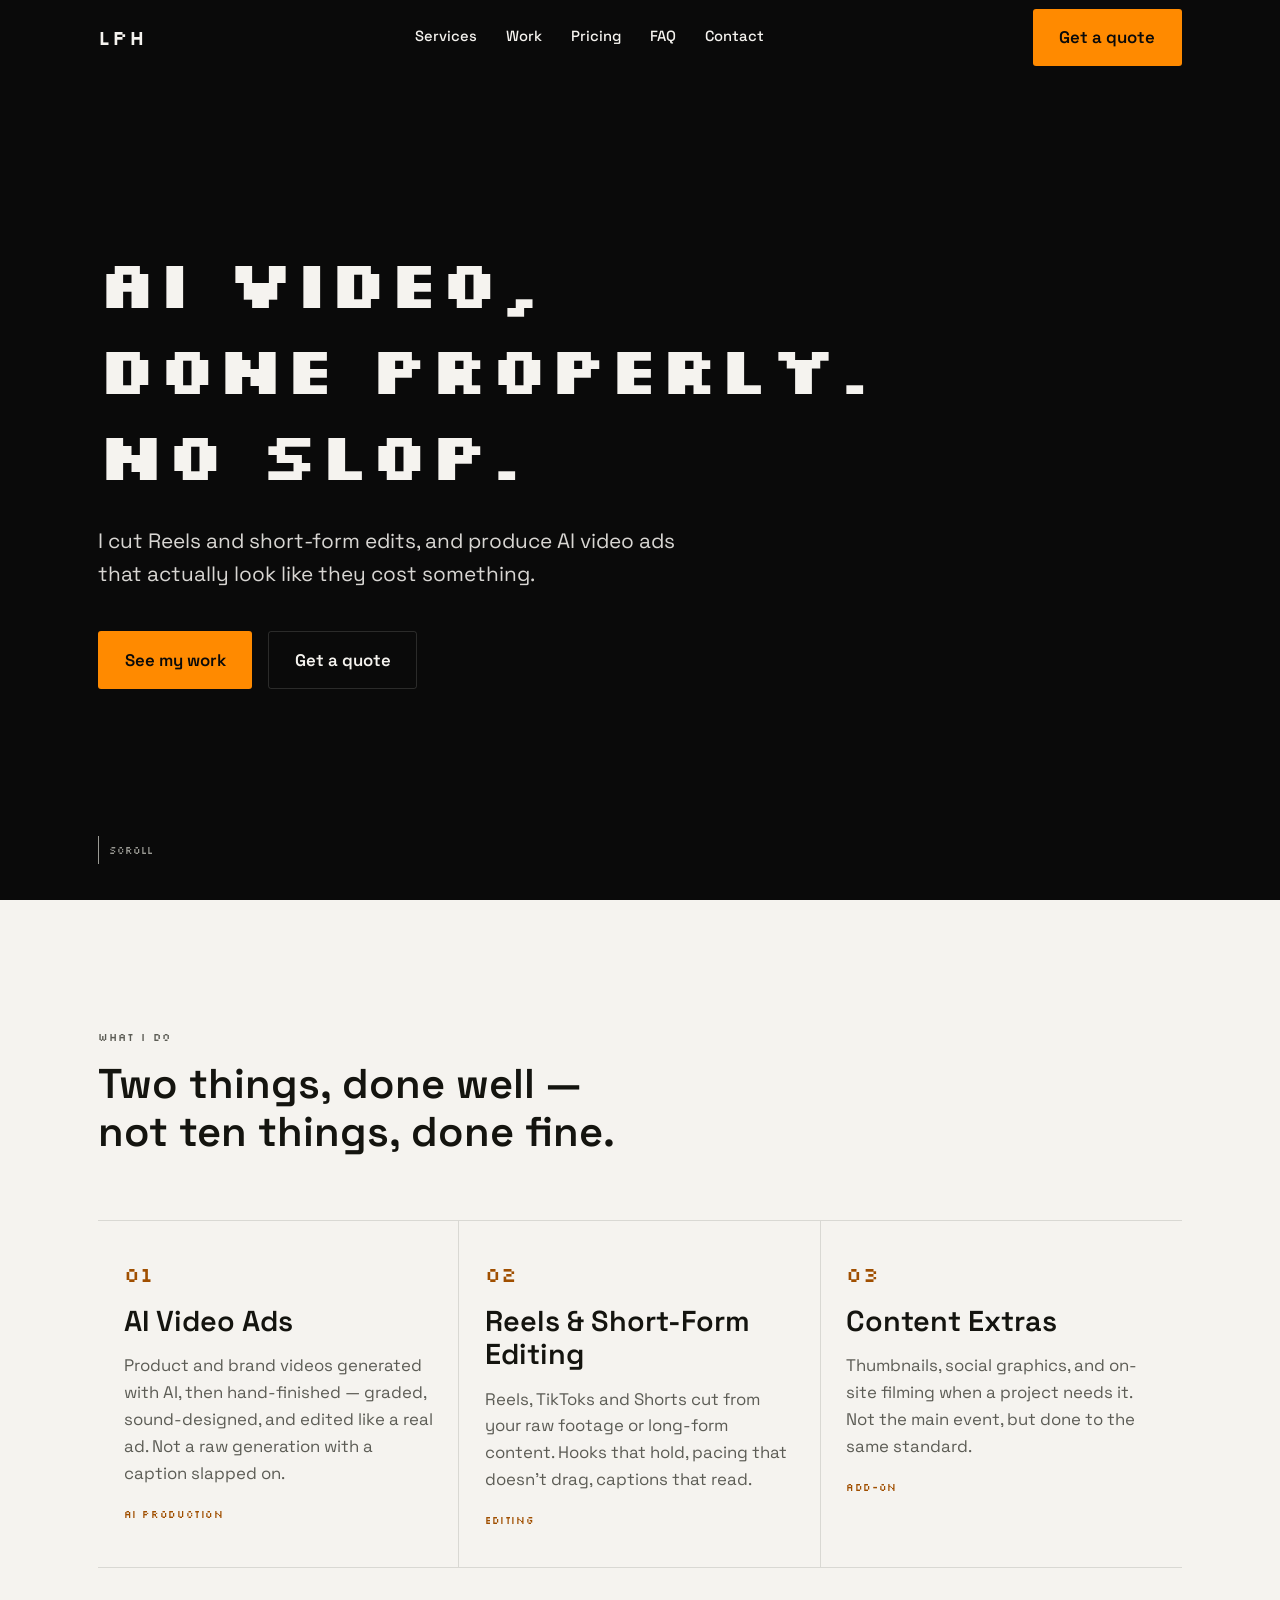
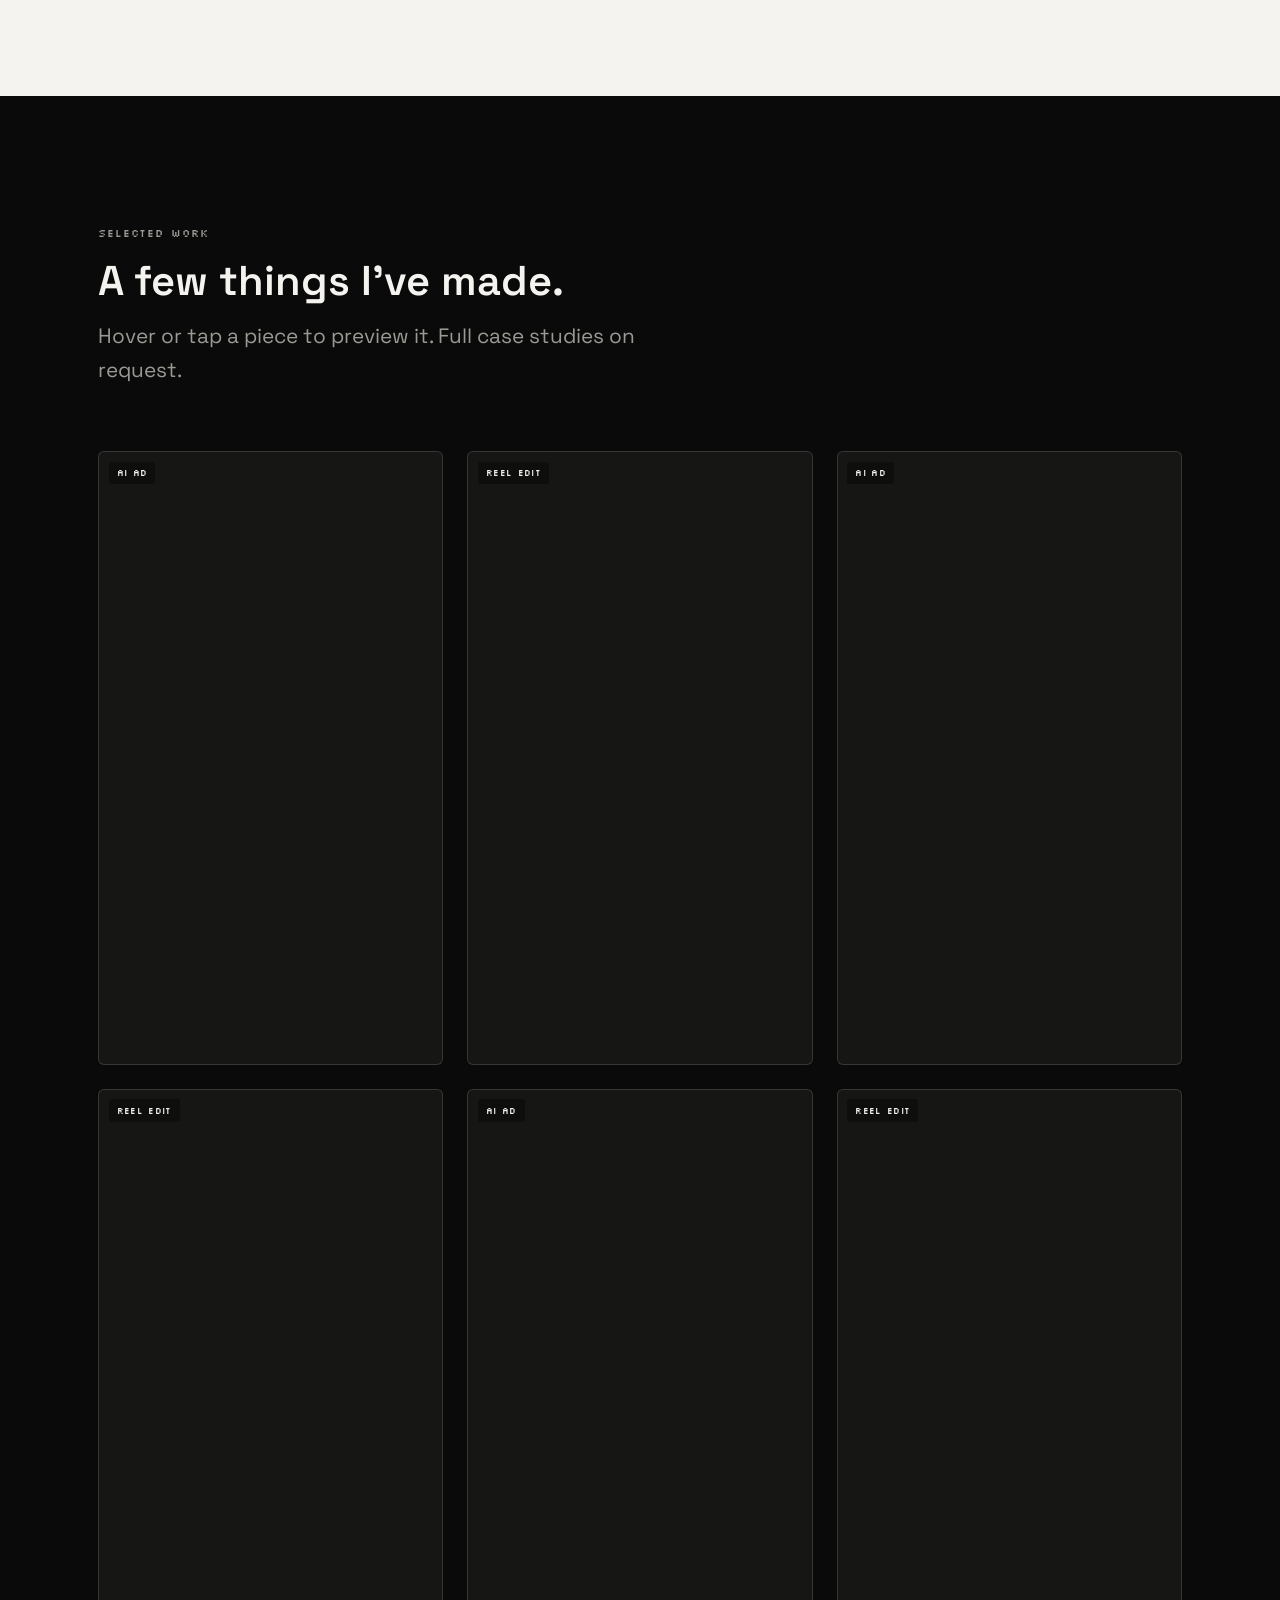
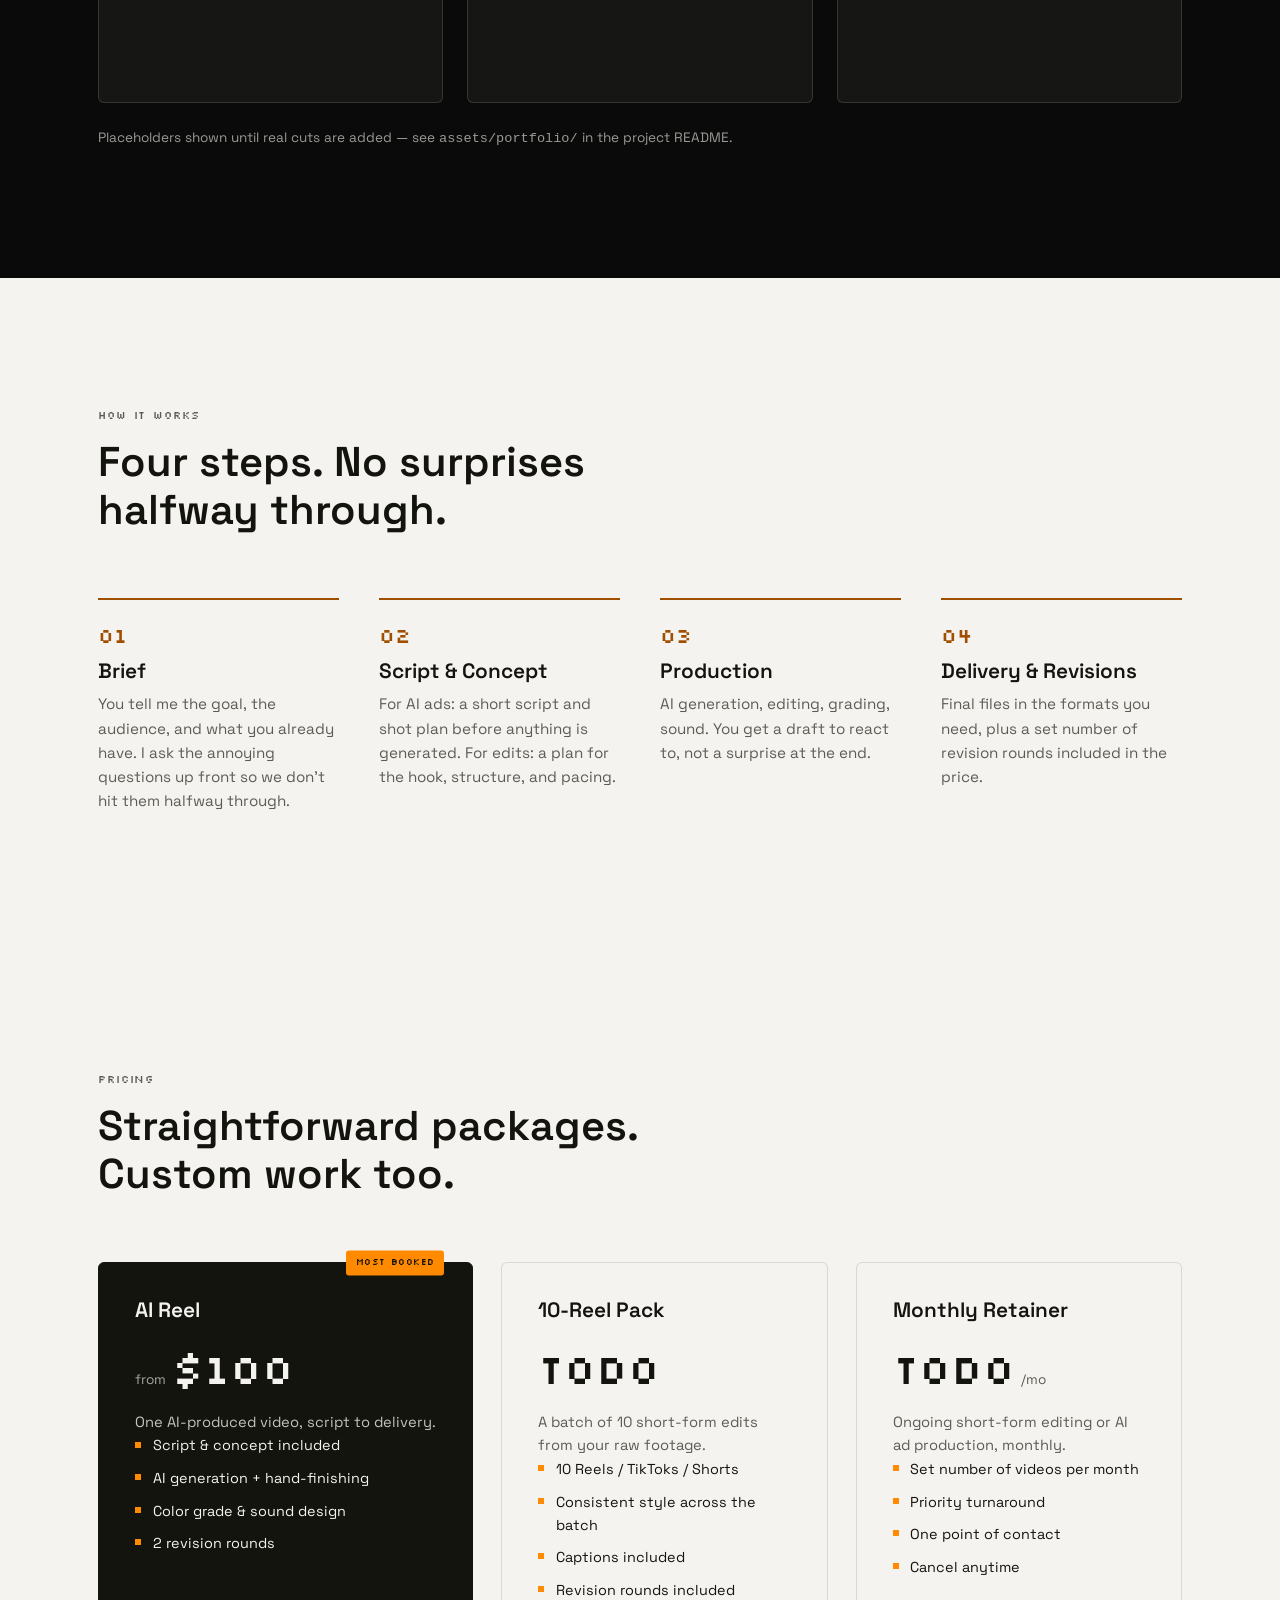
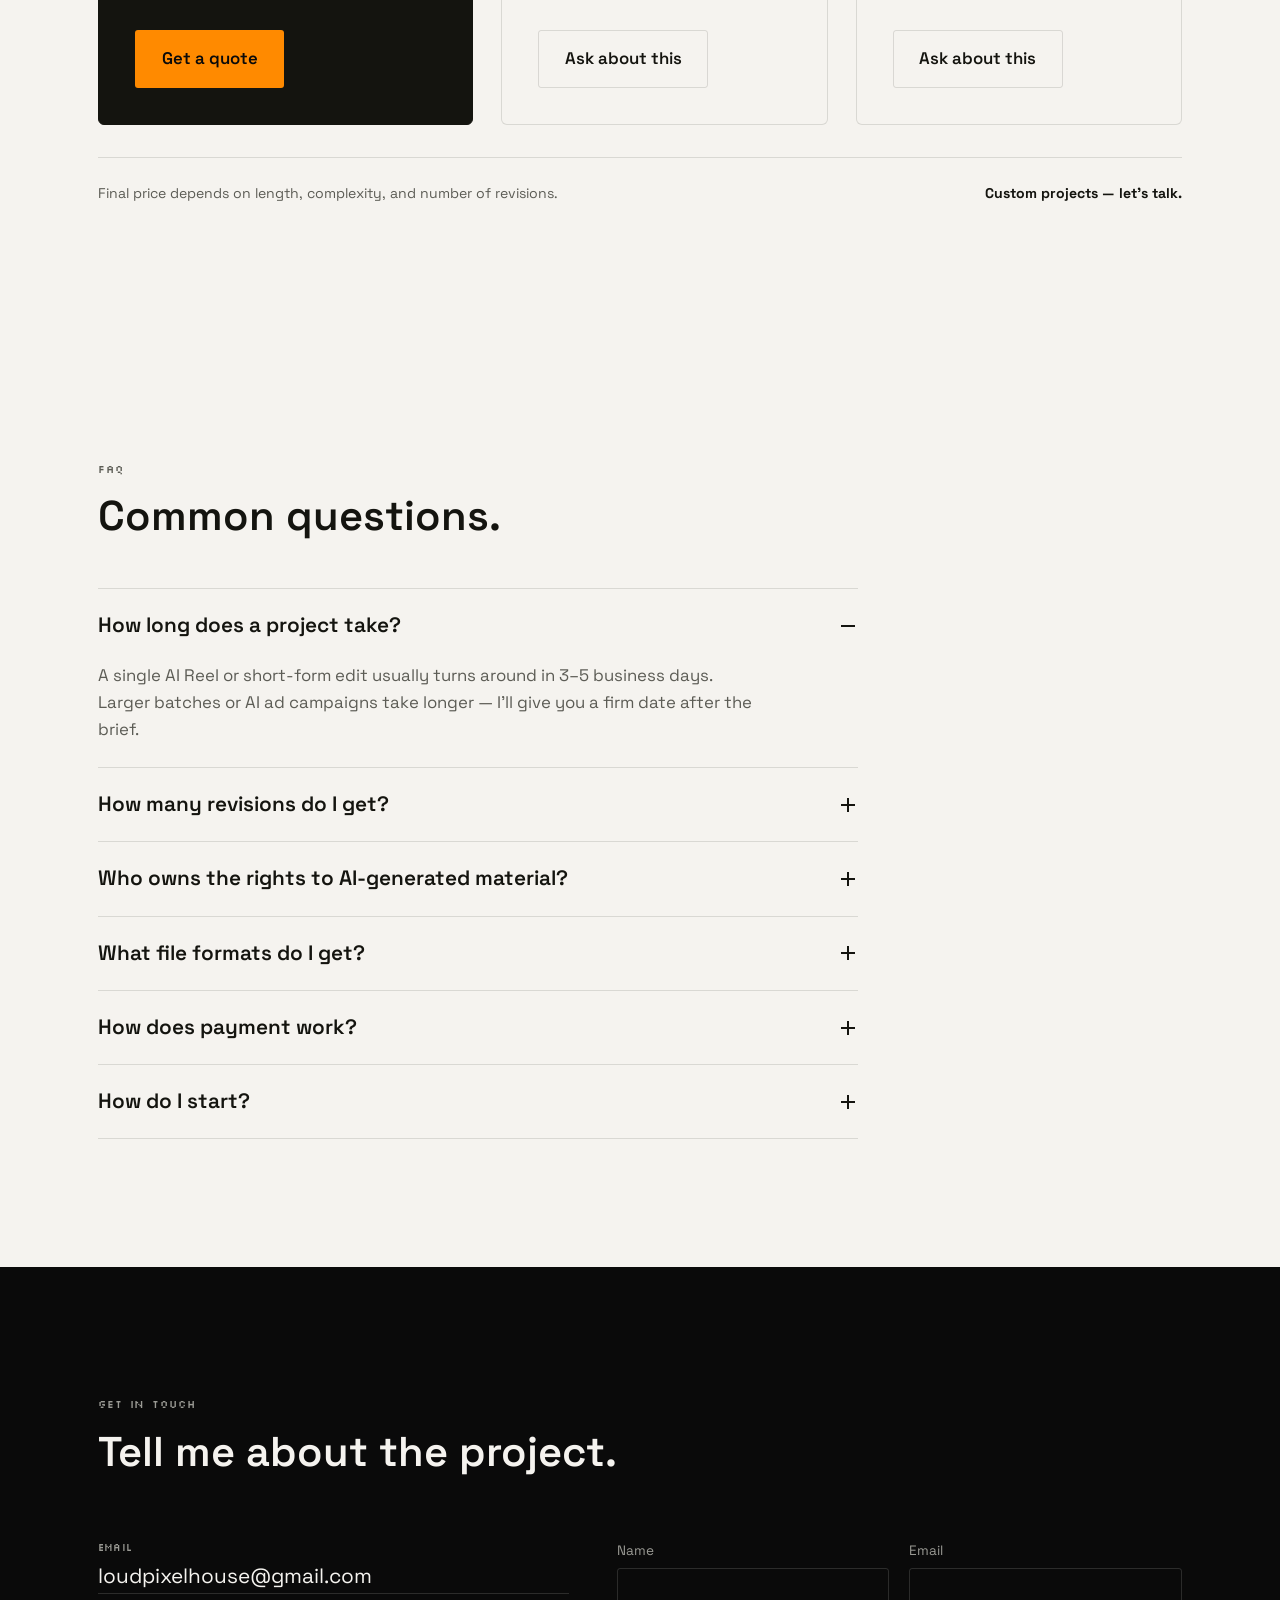
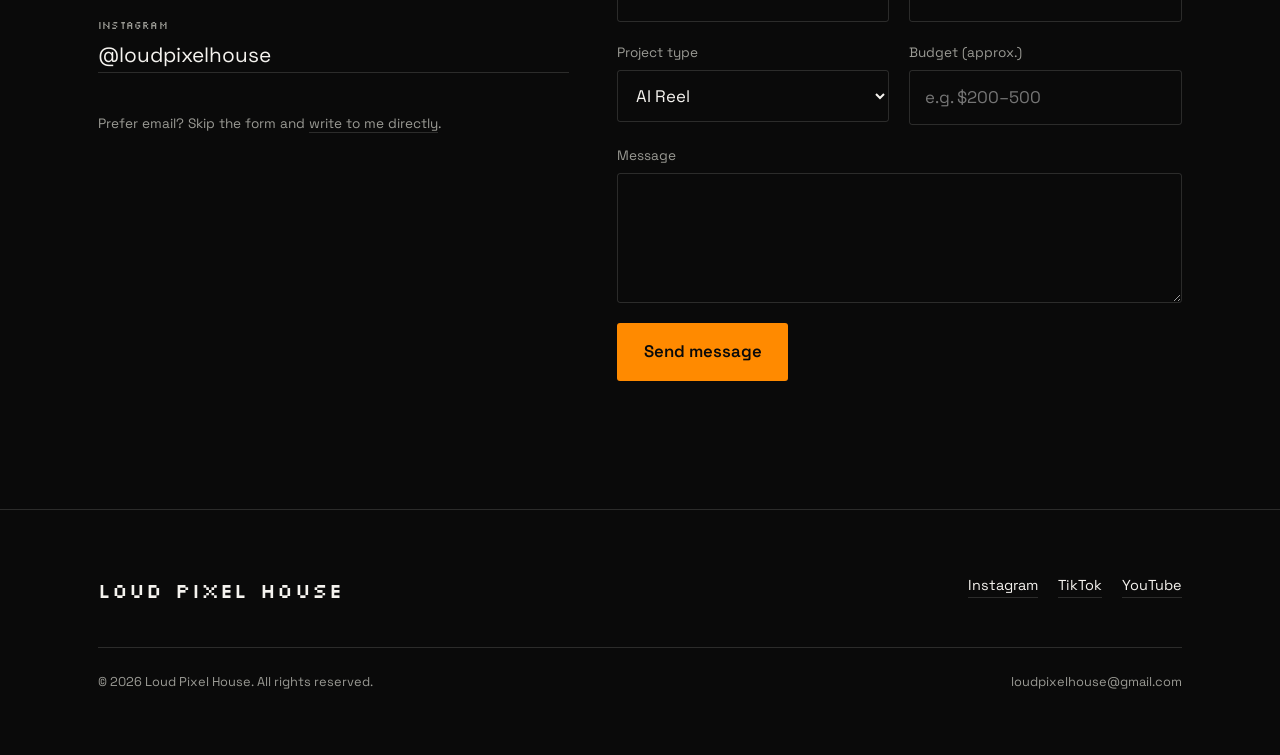
==== index.html @ b24137df "Initial Loud Pixel House site Static one-page site for GitHub Pages: hero video, services, portfolio" ====
<!DOCTYPE html>
<html lang="en">
<head>
<meta charset="UTF-8">
<meta name="viewport" content="width=device-width, initial-scale=1.0">
<title>Loud Pixel House — AI Video &amp; Short-Form Editing</title>
<meta name="description" content="AI video ads and Reels/TikTok/Shorts editing, done properly. Loud Pixel House is a one-person studio producing polished AI video and short-form content for clients worldwide.">

<link rel="canonical" href="https://loudpixelhouse.com/">
<link rel="icon" href="favicon.ico" sizes="16x16 32x32 48x48">
<link rel="icon" type="image/svg+xml" href="assets/brand/favicon.svg">
<link rel="apple-touch-icon" href="assets/brand/apple-touch-icon.png">
<meta name="theme-color" content="#0A0A0A">

<!-- Open Graph -->
<meta property="og:type" content="website">
<meta property="og:url" content="https://loudpixelhouse.com/">
<meta property="og:site_name" content="Loud Pixel House">
<meta property="og:title" content="Loud Pixel House — AI Video, Done Properly. No Slop.">
<meta property="og:description" content="AI video ads and Reels/TikTok/Shorts editing for clients worldwide.">
<meta property="og:image" content="https://loudpixelhouse.com/assets/og/og-image.png">
<meta property="og:image:width" content="1200">
<meta property="og:image:height" content="630">

<!-- Twitter -->
<meta name="twitter:card" content="summary_large_image">
<meta name="twitter:title" content="Loud Pixel House — AI Video, Done Properly. No Slop.">
<meta name="twitter:description" content="AI video ads and Reels/TikTok/Shorts editing for clients worldwide.">
<meta name="twitter:image" content="https://loudpixelhouse.com/assets/og/og-image.png">

<link rel="preconnect" href="https://fonts.googleapis.com">
<link rel="preconnect" href="https://fonts.gstatic.com" crossorigin>
<link href="https://fonts.googleapis.com/css2?family=Silkscreen:wght@400;700&family=Space+Grotesk:wght@400;500;600;700&display=swap" rel="stylesheet">

<link rel="stylesheet" href="css/styles.css">

<script type="application/ld+json">
{
  "@context": "https://schema.org",
  "@type": "ProfessionalService",
  "name": "Loud Pixel House",
  "url": "https://loudpixelhouse.com",
  "email": "loudpixelhouse@gmail.com",
  "description": "AI video ads and Reels/TikTok/Shorts editing for clients worldwide.",
  "areaServed": "Worldwide",
  "founder": { "@type": "Person", "name": "Mateusz" },
  "sameAs": [
    "https://instagram.com/loudpixelhouse"
  ],
  "makesOffer": [
    { "@type": "Offer", "itemOffered": { "@type": "Service", "name": "AI Video Ads" } },
    { "@type": "Offer", "itemOffered": { "@type": "Service", "name": "Reels & Short-Form Editing" } },
    { "@type": "Offer", "itemOffered": { "@type": "Service", "name": "Content Extras: thumbnails, graphics, on-site filming" } }
  ]
}
</script>
</head>
<body>
<a class="skip-link" href="#main">Skip to content</a>

<header class="site-header">
  <div class="container">
    <a href="#top" class="logo-mark glitch is-interactive" data-text="LPH" aria-label="LPH — Loud Pixel House, home">LPH</a>

    <nav class="nav-links" aria-label="Primary">
      <a href="#services">Services</a>
      <a href="#work">Work</a>
      <a href="#pricing">Pricing</a>
      <a href="#faq">FAQ</a>
      <a href="#contact">Contact</a>
    </nav>
    <a href="#contact" class="btn btn-primary nav-cta">Get a quote</a>

    <button class="nav-toggle" aria-label="Open menu" aria-expanded="false">
      <span class="bar"></span>
    </button>
  </div>
  <div class="nav-links-mobile" id="mobile-nav">
    <a href="#services">Services</a>
    <a href="#work">Work</a>
    <a href="#pricing">Pricing</a>
    <a href="#faq">FAQ</a>
    <a href="#contact">Contact</a>
    <a href="#contact" class="btn btn-primary">Get a quote</a>
  </div>
</header>

<main id="main">

  <section class="hero" id="top">
    <div class="hero-media" data-hero-media aria-hidden="true"></div>
    <div class="container hero-content">
      <h1 class="hero-headline">
        <span class="glitch glitch--play" data-text="AI VIDEO,">AI VIDEO,</span>
        <span class="glitch glitch--play" data-text="DONE PROPERLY.">DONE PROPERLY.</span>
        <span class="glitch glitch--play" data-text="NO SLOP.">NO SLOP.</span>
      </h1>
      <p class="hero-sub">I cut Reels and short-form edits, and produce AI video ads that actually look like they cost something.</p>
      <div class="hero-ctas">
        <a class="btn btn-primary" href="#work">See my work</a>
        <a class="btn btn-outline-on-dark" href="#contact">Get a quote</a>
      </div>
    </div>
    <div class="hero-scroll-cue" aria-hidden="true">
      <span class="line"></span>
      <span>SCROLL</span>
    </div>
  </section>

  <section id="services" class="on-light">
    <div class="container">
      <span class="section-kicker">What I do</span>
      <h2 class="section-heading">Two things, done well — not ten things, done fine.</h2>
      <div class="services-grid" data-services-grid></div>
    </div>
  </section>

  <section id="work" class="on-dark">
    <div class="container">
      <span class="section-kicker">Selected work</span>
      <h2 class="section-heading">A few things I've made.</h2>
      <p class="section-lede">Hover or tap a piece to preview it. Full case studies on request.</p>
      <div class="work-grid" data-work-grid></div>
      <p class="work-note">Placeholders shown until real cuts are added — see <code>assets/portfolio/</code> in the project README.</p>
    </div>
  </section>

  <section id="process" class="on-light">
    <div class="container">
      <span class="section-kicker">How it works</span>
      <h2 class="section-heading">Four steps. No surprises halfway through.</h2>
      <div class="process-list" data-process-list></div>
    </div>
  </section>

  <section id="pricing" class="on-light">
    <div class="container">
      <span class="section-kicker">Pricing</span>
      <h2 class="section-heading">Straightforward packages. Custom work too.</h2>
      <div class="pricing-grid" data-pricing-grid></div>
      <div class="pricing-footnote" data-pricing-footnote></div>
    </div>
  </section>

  <section id="faq" class="on-light">
    <div class="container">
      <span class="section-kicker">FAQ</span>
      <h2 class="section-heading">Common questions.</h2>
      <div class="faq-list" data-faq-list></div>
    </div>
  </section>

  <section id="contact" class="on-dark">
    <div class="container">
      <span class="section-kicker">Get in touch</span>
      <h2 class="section-heading">Tell me about the project.</h2>
      <div class="contact-grid">
        <div class="contact-info">
          <div class="contact-info-item">
            <span class="label pixel">EMAIL</span>
            <a href="#" data-contact-email>loudpixelhouse@gmail.com</a>
          </div>
          <div class="contact-info-item">
            <span class="label pixel">INSTAGRAM</span>
            <a href="#" data-contact-instagram target="_blank" rel="noopener">@loudpixelhouse</a>
          </div>
          <p class="contact-alt">
            Prefer email? Skip the form and
            <a href="#" data-mailto-fallback>write to me directly</a>.
          </p>
        </div>

        <form id="contact-form">
          <div class="form-row cols-2">
            <div class="field">
              <label for="name">Name</label>
              <input type="text" id="name" name="name" required autocomplete="name">
            </div>
            <div class="field">
              <label for="email">Email</label>
              <input type="email" id="email" name="email" required autocomplete="email">
            </div>
          </div>
          <div class="form-row cols-2">
            <div class="field">
              <label for="project-type">Project type</label>
              <select id="project-type" name="project_type">
                <option value="ai-reel">AI Reel</option>
                <option value="reel-editing">Reel / short-form editing</option>
                <option value="ai-ad">AI video ad</option>
                <option value="retainer">Monthly retainer</option>
                <option value="other">Something else</option>
              </select>
            </div>
            <div class="field">
              <label for="budget">Budget (approx.)</label>
              <input type="text" id="budget" name="budget" placeholder="e.g. $200–500">
            </div>
          </div>
          <div class="field">
            <label for="message">Message</label>
            <textarea id="message" name="message" required></textarea>
          </div>
          <button type="submit" class="btn btn-primary">Send message</button>
          <div id="form-status" class="form-status" role="status"></div>
        </form>
      </div>
    </div>
  </section>

</main>

<footer class="site-footer">
  <div class="container">
    <div class="footer-top">
      <a href="#top" class="logo-mark glitch is-interactive" data-text="LOUD PIXEL HOUSE" aria-label="Loud Pixel House — back to top">LOUD PIXEL HOUSE</a>
      <div class="footer-social" data-footer-social></div>
    </div>
    <div class="footer-bottom">
      <span>&copy; <span id="current-year"></span> Loud Pixel House. All rights reserved.</span>
      <a href="mailto:" data-footer-email>loudpixelhouse@gmail.com</a>
    </div>
  </div>
</footer>

<script src="js/config.js" defer></script>
<script src="js/main.js" defer></script>
</body>
</html>
---- css/styles.css ----
/* ==========================================================================
   Loud Pixel House — Design tokens
   ========================================================================== */
:root {
  /* Color */
  --color-bg: #0A0A0A;
  --color-bg-raised: #161615;
  --color-surface: #F5F3EF;
  --color-surface-raised: #ECE9E2;
  --color-fg-on-dark: #F5F3EF;
  --color-fg-on-light: #14140F;
  --color-muted-on-dark: #9A9A94;
  --color-muted-on-light: #5C5C55;
  --color-border-on-dark: rgba(245, 243, 239, 0.14);
  --color-border-on-light: rgba(20, 20, 15, 0.12);
  --color-orange: #FF8A00;
  --color-red: #F0281E;
  --color-orange-ink: #A04F00; /* orange darkened to 5.2:1 on --color-surface (WCAG AA) */

  /* Type */
  --font-pixel: "Silkscreen", monospace;
  --font-body: "Space Grotesk", -apple-system, BlinkMacSystemFont, "Segoe UI", sans-serif;

  /* Scale */
  --step-0: clamp(0.95rem, 0.9rem + 0.2vw, 1.05rem);
  --step-1: clamp(1.1rem, 1rem + 0.5vw, 1.3rem);
  --step-2: clamp(1.4rem, 1.2rem + 1vw, 1.8rem);
  --step-3: clamp(1.9rem, 1.5rem + 2vw, 2.6rem);
  --step-4: clamp(2.4rem, 1.8rem + 3vw, 3.6rem);
  --step-5: clamp(3rem, 2rem + 5vw, 5.4rem);

  /* Layout */
  --container-max: 1180px;
  --gutter: clamp(1.25rem, 4vw, 3rem);
  --radius: 3px;
  --radius-lg: 6px;
  --glitch-offset: 3px;
  --nav-height: 76px;

  --ease: cubic-bezier(0.16, 1, 0.3, 1);
}

/* ==========================================================================
   Reset
   ========================================================================== */
*, *::before, *::after { box-sizing: border-box; }
html { scroll-behavior: smooth; }
@media (prefers-reduced-motion: reduce) {
  html { scroll-behavior: auto; }
  *, *::before, *::after {
    animation-duration: 0.001ms !important;
    animation-iteration-count: 1 !important;
    transition-duration: 0.001ms !important;
    scroll-behavior: auto !important;
  }
}

body, h1, h2, h3, p, figure, blockquote, dl, dd { margin: 0; }
ul[class], ol[class] { list-style: none; margin: 0; padding: 0; }
img, picture, video, svg { display: block; max-width: 100%; }
input, button, textarea, select { font: inherit; color: inherit; }
button { cursor: pointer; }
a { color: inherit; text-decoration: none; }

body {
  background: var(--color-bg);
  color: var(--color-fg-on-dark);
  font-family: var(--font-body);
  font-size: var(--step-0);
  line-height: 1.6;
  -webkit-font-smoothing: antialiased;
}

.container {
  max-width: var(--container-max);
  margin-inline: auto;
  padding-inline: var(--gutter);
}

section { padding-block: clamp(4rem, 10vw, 8rem); }

/* Skip link */
.skip-link {
  position: absolute;
  left: -9999px;
  top: 0;
  background: var(--color-orange);
  color: #0A0A0A;
  padding: 0.75rem 1.25rem;
  z-index: 200;
  font-weight: 600;
}
.skip-link:focus {
  left: 1rem;
  top: 1rem;
}

/* Focus visibility everywhere */
a:focus-visible,
button:focus-visible,
input:focus-visible,
textarea:focus-visible,
summary:focus-visible {
  outline: 2px solid var(--color-orange);
  outline-offset: 3px;
  border-radius: var(--radius);
}

/* ==========================================================================
   Type utilities
   ========================================================================== */
.pixel {
  font-family: var(--font-pixel);
  letter-spacing: 0.02em;
  line-height: 1.5;
  font-weight: 400;
}

.eyebrow-number {
  font-family: var(--font-pixel);
  color: var(--color-orange-ink);
  font-size: var(--step-0);
}
section.on-dark .eyebrow-number { color: var(--color-orange); }

h1, h2, h3 { font-weight: 600; line-height: 1.15; }
.section-heading {
  font-size: var(--step-3);
  max-width: 20ch;
}
.section-kicker {
  display: block;
  font-family: var(--font-pixel);
  font-size: 0.7rem;
  letter-spacing: 0.08em;
  color: var(--color-muted-on-light);
  margin-bottom: 0.9rem;
}
section.on-dark .section-kicker { color: var(--color-muted-on-dark); }

.section-lede {
  max-width: 46ch;
  color: var(--color-muted-on-light);
  font-size: var(--step-1);
  margin-top: 1rem;
}
section.on-dark .section-lede { color: var(--color-muted-on-dark); }

/* ==========================================================================
   Section theming: alternate dark / light for rhythm + trust
   (dark = cinematic showcase, light = calm, easy-to-read content)
   ========================================================================== */
section.on-light {
  background: var(--color-surface);
  color: var(--color-fg-on-light);
}
section.on-dark {
  background: var(--color-bg);
  color: var(--color-fg-on-dark);
}

/* ==========================================================================
   Buttons — sharp corners, no arrow suffix, one glitch flicker on hover
   ========================================================================== */
.btn {
  display: inline-flex;
  align-items: center;
  gap: 0.6rem;
  padding: 0.9rem 1.6rem;
  border-radius: var(--radius);
  font-weight: 600;
  font-size: var(--step-0);
  border: 1px solid transparent;
  transition: transform 0.2s var(--ease), background 0.2s var(--ease), color 0.2s var(--ease), border-color 0.2s var(--ease);
  position: relative;
}
.btn:active { transform: translateY(1px); }

.btn-primary {
  background: var(--color-orange);
  color: #0A0A0A;
}
.btn-primary:hover { background: #ffa733; }

.btn-outline-on-dark {
  border-color: var(--color-border-on-dark);
  color: var(--color-fg-on-dark);
  background: transparent;
}
.btn-outline-on-dark:hover { border-color: var(--color-fg-on-dark); }

.btn-outline-on-light {
  border-color: var(--color-border-on-light);
  color: var(--color-fg-on-light);
  background: transparent;
}
.btn-outline-on-light:hover { border-color: var(--color-fg-on-light); }

@media (hover: hover) {
  .btn:hover { animation: btn-glitch 0.3s steps(2) 1; }
}
@keyframes btn-glitch {
  0%   { box-shadow: 0 0 0 0 transparent; }
  30%  { box-shadow: var(--glitch-offset) 0 0 0 var(--color-red), calc(var(--glitch-offset) * -1) 0 0 0 var(--color-orange); }
  60%  { box-shadow: calc(var(--glitch-offset) * -1) 0 0 0 var(--color-red), var(--glitch-offset) 0 0 0 var(--color-orange); }
  100% { box-shadow: 0 0 0 0 transparent; }
}

/* ==========================================================================
   Glitch wordmark (used for logo + hero headline)
   Requires: <span class="glitch" data-text="SAME TEXT">SAME TEXT</span>
   ========================================================================== */
.glitch {
  position: relative;
  display: inline-block;
  color: var(--color-fg-on-dark);
}
.glitch::before,
.glitch::after {
  content: attr(data-text);
  content: attr(data-text) / ""; /* empty alt text: screen readers skip the duplicated layers */
  position: absolute;
  inset: 0;
  opacity: 0;
}
.glitch::before { color: var(--color-orange); mix-blend-mode: screen; }
.glitch::after  { color: var(--color-red);    mix-blend-mode: screen; }

.glitch--play::before,
.glitch--play::after {
  animation: glitch-shift 0.9s var(--ease) 1 both;
}
.glitch--play::before { animation-delay: 0.05s; }
.glitch--play::after  { animation-delay: 0s; }

@keyframes glitch-shift {
  0%   { opacity: 0; transform: translate(0, 0); }
  10%  { opacity: 0.9; transform: translate(calc(var(--glitch-offset) * -2), 1px); }
  20%  { opacity: 0.7; transform: translate(var(--glitch-offset), -1px); }
  30%  { opacity: 0.85; transform: translate(calc(var(--glitch-offset) * -1), 0); }
  45%  { opacity: 0.5; transform: translate(1px, 1px); }
  60%  { opacity: 0.25; transform: translate(0, 0); }
  100% { opacity: 0; transform: translate(0, 0); }
}

@media (prefers-reduced-motion: reduce) {
  .glitch--play::before,
  .glitch--play::after { animation: none; opacity: 0; }
}

/* Small, permanent hover-glitch on interactive glitch elements (nav logo) */
.glitch.is-interactive:hover::before,
.glitch.is-interactive:hover::after {
  animation: glitch-shift 0.5s steps(3) 1 both;
  opacity: 1;
}

/* ==========================================================================
   Header / nav
   ========================================================================== */
.site-header {
  position: fixed;
  inset-inline: 0;
  top: 0;
  z-index: 100;
  height: var(--nav-height);
  display: flex;
  align-items: center;
  background: transparent;
  border-bottom: 1px solid transparent;
  transition: background 0.3s var(--ease), border-color 0.3s var(--ease);
}
.site-header.is-scrolled {
  background: rgba(10, 10, 10, 0.88);
  backdrop-filter: blur(10px);
  border-bottom-color: var(--color-border-on-dark);
}
.site-header .container {
  display: flex;
  align-items: center;
  justify-content: space-between;
  width: 100%;
}

.logo-mark {
  font-family: var(--font-pixel);
  font-size: 1.3rem;
  letter-spacing: 0.05em;
}

.nav-links {
  display: flex;
  gap: clamp(1rem, 2vw, 2.2rem);
  align-items: center;
}
.nav-links a {
  font-size: 0.92rem;
  font-weight: 500;
  color: var(--color-fg-on-dark);
  padding: 0.4rem 0.1rem;
  border-bottom: 1px solid transparent;
  transition: border-color 0.2s var(--ease), color 0.2s var(--ease);
}
.nav-links a:hover { border-color: var(--color-orange); }

.nav-cta { display: none; }
@media (min-width: 640px) {
  .nav-cta { display: inline-flex; }
}

.nav-toggle {
  display: none;
  background: none;
  border: 1px solid var(--color-border-on-dark);
  border-radius: var(--radius);
  width: 42px;
  height: 42px;
  align-items: center;
  justify-content: center;
}
@media (max-width: 719px) {
  .nav-links { display: none; }
  .nav-toggle { display: flex; }
  .nav-toggle[aria-expanded="true"] + .nav-links-mobile { display: flex; }
}

.nav-toggle .bar {
  display: block;
  width: 18px;
  height: 2px;
  background: currentColor;
  position: relative;
}
.nav-toggle .bar::before,
.nav-toggle .bar::after {
  content: "";
  position: absolute;
  left: 0;
  width: 18px;
  height: 2px;
  background: currentColor;
}
.nav-toggle .bar::before { top: -6px; }
.nav-toggle .bar::after { top: 6px; }

.nav-links-mobile {
  display: none;
  flex-direction: column;
  position: fixed;
  top: var(--nav-height);
  inset-inline: 0;
  bottom: 0;
  z-index: 99;
  background: var(--color-bg);
  border-bottom: 1px solid var(--color-border-on-dark);
  padding: 1.5rem var(--gutter) 2rem;
  gap: 1.1rem;
}
.nav-links-mobile a {
  font-size: 1.1rem;
  color: var(--color-fg-on-dark);
}
.nav-links-mobile .btn { margin-top: 0.5rem; align-self: flex-start; }

/* ==========================================================================
   Hero
   ========================================================================== */
.hero {
  position: relative;
  min-height: 100vh;
  display: flex;
  align-items: center;
  overflow: hidden;
  padding-block: calc(var(--nav-height) + 2rem) 5rem;
}

.hero-media {
  position: absolute;
  inset: 0;
  z-index: 0;
  background: #0A0A0A;
}
.hero-media video,
.hero-media img,
.hero-media canvas {
  position: absolute;
  inset: 0;
  width: 100%;
  height: 100%;
  object-fit: cover;
}
.hero-media::after {
  content: "";
  position: absolute;
  inset: 0;
  background:
    linear-gradient(180deg, rgba(10,10,10,0) 55%, rgba(10,10,10,0.95) 100%),
    linear-gradient(90deg, rgba(10,10,10,0.78) 0%, rgba(10,10,10,0.5) 50%, rgba(10,10,10,0.15) 100%);
}
@media (max-width: 719px) {
  .hero-media::after {
    background:
      linear-gradient(180deg, rgba(10,10,10,0.35) 0%, rgba(10,10,10,0.6) 50%, rgba(10,10,10,0.95) 100%);
  }
}

.hero-content {
  position: relative;
  z-index: 1;
  width: 100%;
}

.hero-headline {
  font-family: var(--font-pixel);
  font-size: clamp(1.9rem, 4vw + 1rem, var(--step-5));
  line-height: 1.28;
  letter-spacing: 0.01em;
}
.hero-headline .glitch { display: block; }

.hero-sub {
  margin-top: 1.75rem;
  max-width: 46ch;
  font-size: var(--step-1);
  color: var(--color-fg-on-dark);
  opacity: 0.88;
}

.hero-ctas {
  margin-top: 2.5rem;
  display: flex;
  gap: 1rem;
  flex-wrap: wrap;
}

.hero-scroll-cue {
  position: absolute;
  bottom: clamp(1.5rem, 4vh, 3rem);
  left: max(var(--gutter), calc((100% - var(--container-max)) / 2 + var(--gutter)));
  z-index: 1;
  display: flex;
  align-items: center;
  gap: 0.6rem;
  font-family: var(--font-pixel);
  font-size: 0.65rem;
  color: var(--color-muted-on-dark);
}
.hero-scroll-cue .line {
  width: 1px;
  height: 28px;
  background: var(--color-muted-on-dark);
  animation: scroll-cue 2.4s ease-in-out infinite;
}
@keyframes scroll-cue {
  0%, 100% { transform: scaleY(0.4); opacity: 0.4; }
  50% { transform: scaleY(1); opacity: 1; }
}
@media (prefers-reduced-motion: reduce) {
  .hero-scroll-cue .line { animation: none; }
}

/* ==========================================================================
   Services
   ========================================================================== */
.services-grid {
  margin-top: clamp(2.5rem, 6vw, 4rem);
  display: grid;
  gap: 0;
  grid-template-columns: 1fr;
  border-top: 1px solid var(--color-border-on-light);
}
@media (min-width: 860px) {
  .services-grid { grid-template-columns: repeat(3, 1fr); }
}
.service-item {
  padding: clamp(1.75rem, 3vw, 2.5rem) 0;
  border-bottom: 1px solid var(--color-border-on-light);
  display: flex;
  flex-direction: column;
  gap: 0.9rem;
}
@media (min-width: 860px) {
  .service-item {
    padding: clamp(1.75rem, 3vw, 2.5rem) clamp(1rem, 2vw, 2rem);
    border-right: 1px solid var(--color-border-on-light);
  }
  .service-item:last-child { border-right: none; }
}
.service-item .eyebrow-number { font-size: var(--step-1); }
.service-item h3 { font-size: var(--step-2); }
.service-item p { color: var(--color-muted-on-light); max-width: 34ch; }
.service-tag {
  font-family: var(--font-pixel);
  font-size: 0.65rem;
  letter-spacing: 0.06em;
  color: var(--color-orange-ink);
  align-self: flex-start;
  margin-top: 0.3rem;
}

/* ==========================================================================
   Work / Portfolio
   ========================================================================== */
.work-grid {
  margin-top: clamp(2.5rem, 6vw, 4rem);
  display: grid;
  grid-template-columns: repeat(2, 1fr);
  gap: clamp(0.9rem, 2vw, 1.5rem);
}
@media (min-width: 640px) {
  .work-grid { grid-template-columns: repeat(3, 1fr); }
}

.work-item {
  position: relative;
  aspect-ratio: 9 / 16;
  border-radius: var(--radius-lg);
  overflow: hidden;
  background: var(--color-bg-raised);
  border: 1px solid var(--color-border-on-dark);
  cursor: pointer;
}
.work-item video {
  width: 100%;
  height: 100%;
  object-fit: cover;
}
.work-item .work-placeholder {
  position: absolute;
  inset: 0;
  display: flex;
  flex-direction: column;
  align-items: center;
  justify-content: center;
  gap: 0.6rem;
  text-align: center;
  padding: 1rem;
  color: var(--color-muted-on-dark);
}
.work-item .work-placeholder .pixel-icon {
  width: 34px;
  height: 34px;
  display: grid;
  grid-template-columns: repeat(4, 1fr);
  grid-template-rows: repeat(4, 1fr);
  gap: 2px;
}
.work-item .work-placeholder .pixel-icon span {
  background: var(--color-muted-on-dark);
  opacity: 0.5;
}
.work-item .work-placeholder small {
  font-family: var(--font-pixel);
  font-size: 0.55rem;
  letter-spacing: 0.04em;
  max-width: 14ch;
}

.work-item .work-tag {
  position: absolute;
  top: 0.6rem;
  left: 0.6rem;
  z-index: 2;
  font-family: var(--font-pixel);
  font-size: 0.55rem;
  letter-spacing: 0.04em;
  background: rgba(10, 10, 10, 0.7);
  color: var(--color-fg-on-dark);
  padding: 0.3rem 0.5rem;
  border-radius: var(--radius);
}

.work-item::after {
  content: "";
  position: absolute;
  inset: 0;
  box-shadow: inset 0 0 0 1px transparent;
  transition: box-shadow 0.2s var(--ease);
  pointer-events: none;
}
.work-item:hover::after,
.work-item:focus-visible::after {
  box-shadow:
    inset var(--glitch-offset) 0 0 -1px var(--color-red),
    inset calc(var(--glitch-offset) * -1) 0 0 -1px var(--color-orange);
}

.work-note {
  margin-top: 1.5rem;
  font-size: 0.85rem;
  color: var(--color-muted-on-dark);
}

/* ==========================================================================
   Process
   ========================================================================== */
.process-list {
  margin-top: clamp(2.5rem, 6vw, 4rem);
  display: grid;
  gap: clamp(1.5rem, 4vw, 2.5rem);
  grid-template-columns: 1fr;
  counter-reset: process;
}
@media (min-width: 720px) {
  .process-list { grid-template-columns: repeat(4, 1fr); }
}
.process-step {
  border-top: 2px solid var(--color-orange-ink);
  padding-top: 1.25rem;
}
.process-step .eyebrow-number { display: block; font-size: var(--step-1); margin-bottom: 0.6rem; }
.process-step h3 { font-size: var(--step-1); margin-bottom: 0.5rem; }
.process-step p { color: var(--color-muted-on-light); font-size: 0.95rem; }

/* ==========================================================================
   Pricing
   ========================================================================== */
.pricing-grid {
  margin-top: clamp(2.5rem, 6vw, 4rem);
  display: grid;
  gap: clamp(1.25rem, 3vw, 1.75rem);
  grid-template-columns: 1fr;
}
@media (min-width: 860px) {
  .pricing-grid { grid-template-columns: 1.15fr 1fr 1fr; align-items: stretch; }
}

.price-card {
  border: 1px solid var(--color-border-on-light);
  border-radius: var(--radius-lg);
  padding: clamp(1.75rem, 3vw, 2.25rem);
  display: flex;
  flex-direction: column;
  background: var(--color-surface);
}
.price-card.is-featured {
  background: var(--color-fg-on-light);
  color: var(--color-surface);
  border-color: var(--color-fg-on-light);
  position: relative;
}
.price-card.is-featured::before {
  content: "MOST BOOKED";
  position: absolute;
  top: 0;
  right: clamp(1.25rem, 3vw, 1.75rem);
  transform: translateY(-50%);
  font-family: var(--font-pixel);
  font-size: 0.55rem;
  letter-spacing: 0.05em;
  background: var(--color-orange);
  color: #0A0A0A;
  padding: 0.35rem 0.6rem;
  border-radius: var(--radius);
}

.price-card h3 { font-size: var(--step-1); }
.price-card .price-amount {
  margin-top: 0.75rem;
  display: flex;
  align-items: baseline;
  gap: 0.4rem;
  font-family: var(--font-pixel);
  font-size: var(--step-3);
}
.price-card .price-qualifier {
  font-family: var(--font-body);
  font-size: 0.85rem;
  color: var(--color-muted-on-light);
}
.price-card.is-featured .price-qualifier { color: rgba(245,243,239,0.65); }

.price-card .price-desc {
  margin-top: 0.6rem;
  font-size: 0.92rem;
  color: var(--color-muted-on-light);
}
.price-card.is-featured .price-desc { color: rgba(245,243,239,0.78); }

.price-features {
  margin-top: 1.5rem;
  display: flex;
  flex-direction: column;
  gap: 0.6rem;
  flex: 1;
}
.price-features li {
  font-size: 0.9rem;
  padding-left: 1.1rem;
  position: relative;
}
.price-features li::before {
  content: "";
  position: absolute;
  left: 0;
  top: 0.5em;
  width: 6px;
  height: 6px;
  background: var(--color-orange);
}

.price-card .btn { margin-top: 1.75rem; align-self: flex-start; }

.pricing-footnote {
  margin-top: 2rem;
  display: flex;
  flex-wrap: wrap;
  justify-content: space-between;
  gap: 1rem;
  font-size: 0.88rem;
  color: var(--color-muted-on-light);
  border-top: 1px solid var(--color-border-on-light);
  padding-top: 1.5rem;
}
.pricing-footnote strong { color: var(--color-fg-on-light); }

/* ==========================================================================
   FAQ
   ========================================================================== */
.faq-list {
  margin-top: clamp(2rem, 5vw, 3rem);
  border-top: 1px solid var(--color-border-on-light);
  max-width: 760px;
}
.faq-item {
  border-bottom: 1px solid var(--color-border-on-light);
}
.faq-item summary {
  list-style: none;
  display: flex;
  align-items: center;
  justify-content: space-between;
  gap: 1rem;
  padding: 1.25rem 0;
  font-weight: 600;
  font-size: var(--step-1);
}
.faq-item summary::-webkit-details-marker { display: none; }
.faq-item .faq-icon {
  flex-shrink: 0;
  width: 20px;
  height: 20px;
  position: relative;
}
.faq-item .faq-icon::before,
.faq-item .faq-icon::after {
  content: "";
  position: absolute;
  background: var(--color-fg-on-light);
  top: 50%;
  left: 50%;
  transform: translate(-50%, -50%);
}
.faq-item .faq-icon::before { width: 14px; height: 2px; }
.faq-item .faq-icon::after { width: 2px; height: 14px; transition: transform 0.2s var(--ease); }
.faq-item[open] .faq-icon::after { transform: translate(-50%, -50%) rotate(90deg) scale(0); }

.faq-item .faq-answer {
  padding-bottom: 1.5rem;
  max-width: 60ch;
  color: var(--color-muted-on-light);
}

/* ==========================================================================
   Contact
   ========================================================================== */
.contact-grid {
  margin-top: clamp(2.5rem, 6vw, 4rem);
  display: grid;
  gap: clamp(2rem, 5vw, 3rem);
  grid-template-columns: 1fr;
}
@media (min-width: 860px) {
  .contact-grid { grid-template-columns: 1fr 1.2fr; }
}

.contact-info { display: flex; flex-direction: column; gap: 1.5rem; }
.contact-info-item { display: flex; flex-direction: column; gap: 0.3rem; }
.contact-info-item .label {
  font-family: var(--font-pixel);
  font-size: 0.65rem;
  color: var(--color-muted-on-dark);
}
.contact-info-item a { font-size: var(--step-1); border-bottom: 1px solid var(--color-border-on-dark); }
.contact-info-item a:hover { border-color: var(--color-orange); color: var(--color-orange); }

.form-row { display: grid; gap: 1.25rem; }
@media (min-width: 560px) {
  .form-row.cols-2 { grid-template-columns: 1fr 1fr; }
}
.field { display: flex; flex-direction: column; gap: 0.4rem; margin-bottom: 1.25rem; }
.field label { font-size: 0.85rem; color: var(--color-muted-on-dark); }
.field input,
.field select,
.field textarea {
  background: transparent;
  border: 1px solid var(--color-border-on-dark);
  border-radius: var(--radius);
  padding: 0.8rem 0.9rem;
  color: var(--color-fg-on-dark);
}
.field input:focus,
.field select:focus,
.field textarea:focus { border-color: var(--color-orange); }
.field textarea { min-height: 130px; resize: vertical; }

.form-status {
  margin-top: 1rem;
  font-size: 0.9rem;
  padding: 0.9rem 1rem;
  border-radius: var(--radius);
  display: none;
}
.form-status.is-visible { display: block; }
.form-status.is-success { background: rgba(255, 138, 0, 0.12); border: 1px solid var(--color-orange); }
.form-status.is-error { background: rgba(240, 40, 30, 0.12); border: 1px solid var(--color-red); }

.contact-alt {
  margin-top: 1rem;
  font-size: 0.85rem;
  color: var(--color-muted-on-dark);
}
.contact-alt a { border-bottom: 1px solid var(--color-border-on-dark); }
.contact-alt a:hover { color: var(--color-orange); border-color: var(--color-orange); }

/* ==========================================================================
   Footer
   ========================================================================== */
.site-footer {
  background: var(--color-bg);
  color: var(--color-fg-on-dark);
  padding-block: clamp(2.5rem, 6vw, 4rem);
  border-top: 1px solid var(--color-border-on-dark);
}
.footer-top {
  display: flex;
  flex-wrap: wrap;
  gap: 2rem;
  justify-content: space-between;
  align-items: flex-start;
}
.footer-social {
  display: flex;
  gap: 1.25rem;
}
.footer-social a {
  font-size: 0.9rem;
  border-bottom: 1px solid var(--color-border-on-dark);
}
.footer-social a:hover { color: var(--color-orange); border-color: var(--color-orange); }

.footer-bottom {
  margin-top: 2.5rem;
  padding-top: 1.5rem;
  border-top: 1px solid var(--color-border-on-dark);
  display: flex;
  flex-wrap: wrap;
  gap: 1rem;
  justify-content: space-between;
  font-size: 0.8rem;
  color: var(--color-muted-on-dark);
}

/* ==========================================================================
   404 page
   ========================================================================== */
.error-page {
  min-height: 100vh;
  display: flex;
  flex-direction: column;
  align-items: center;
  justify-content: center;
  text-align: center;
  gap: 1.5rem;
  padding: var(--gutter);
}
.error-page .error-code {
  font-family: var(--font-pixel);
  font-size: clamp(3rem, 12vw, 6rem);
}
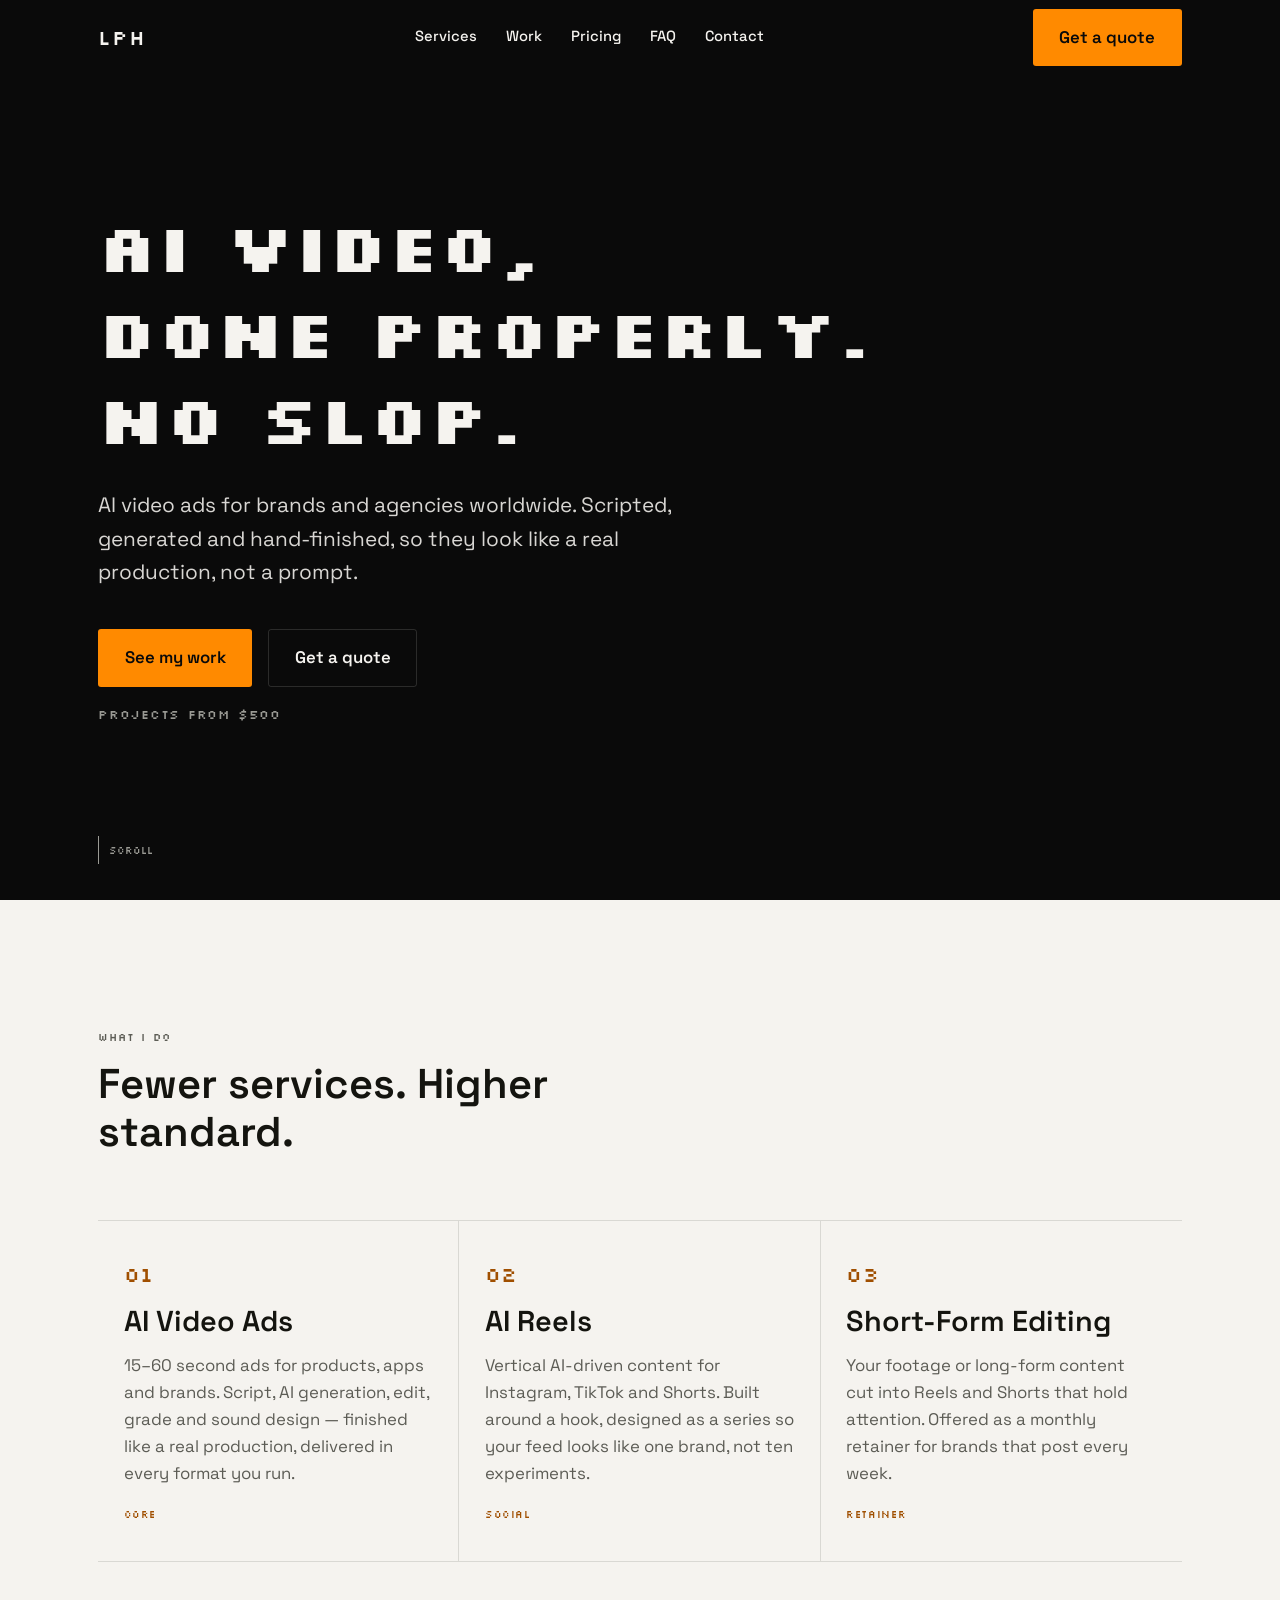
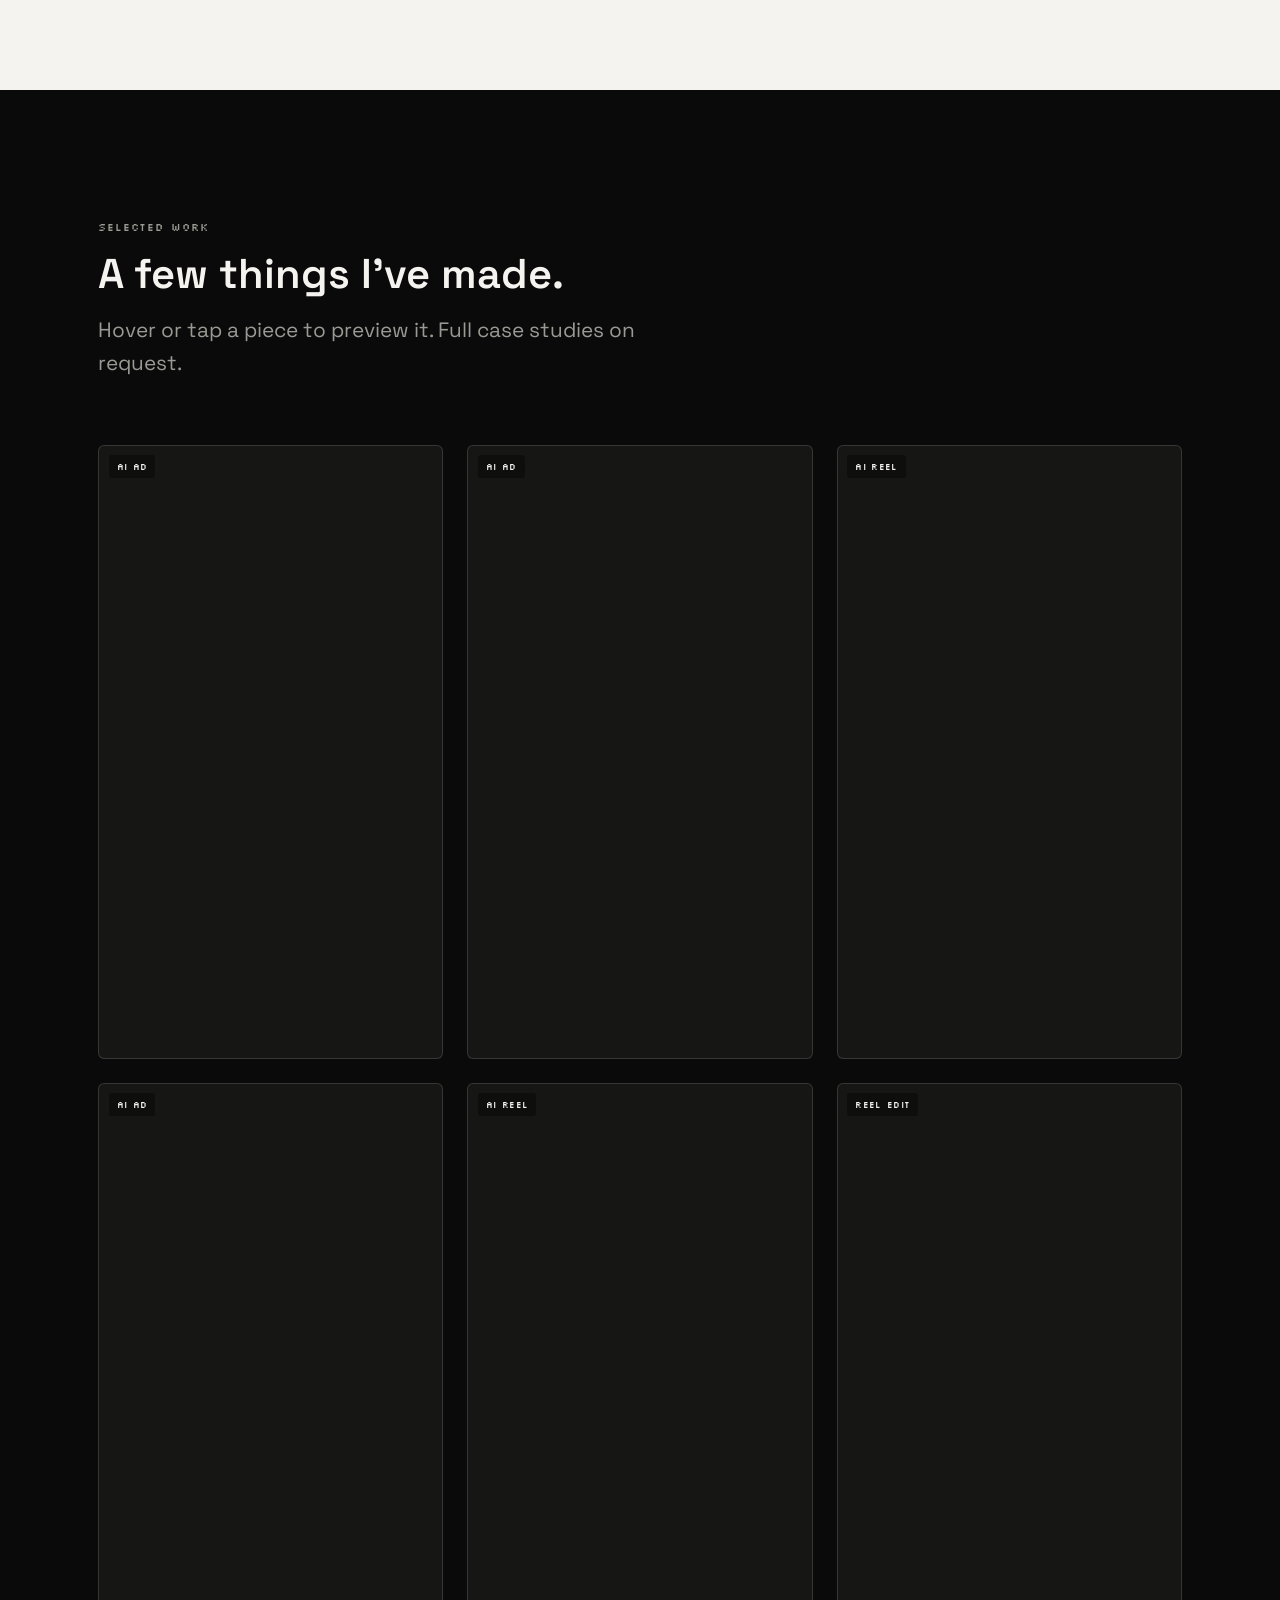
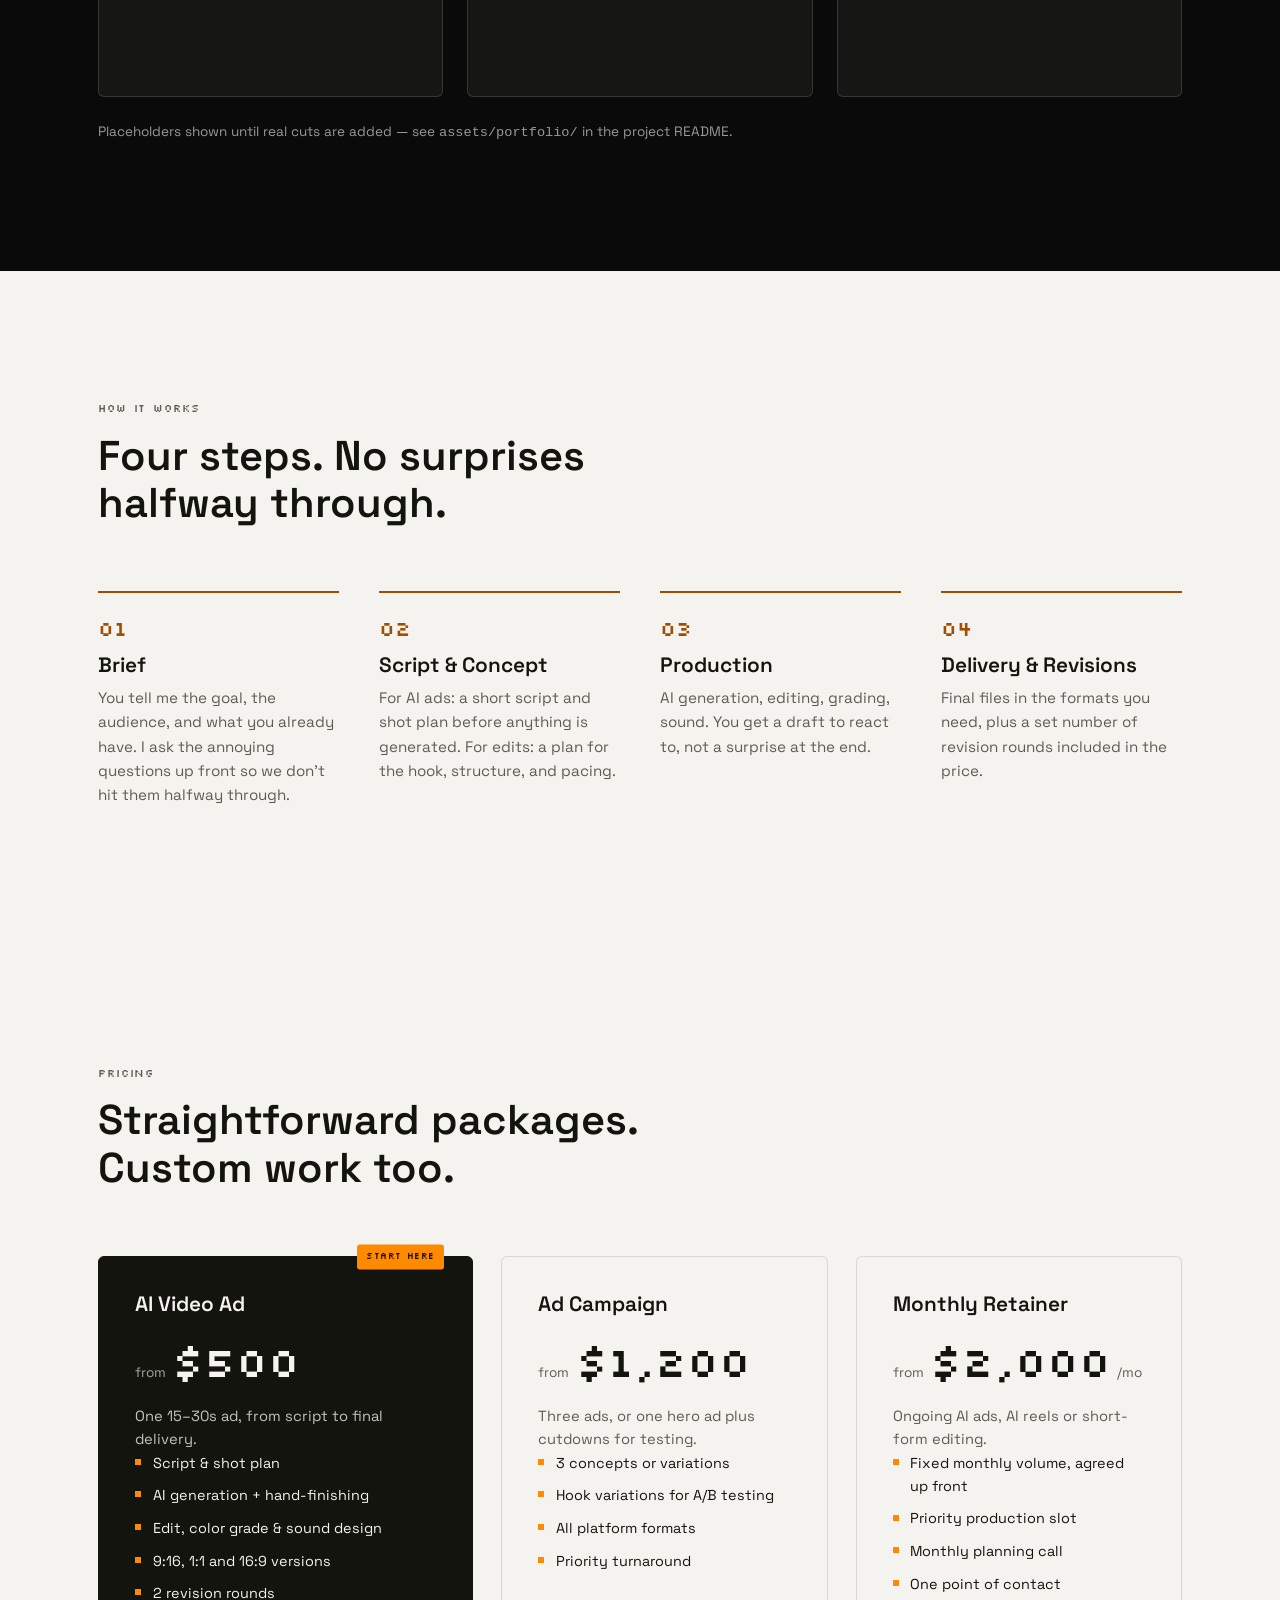
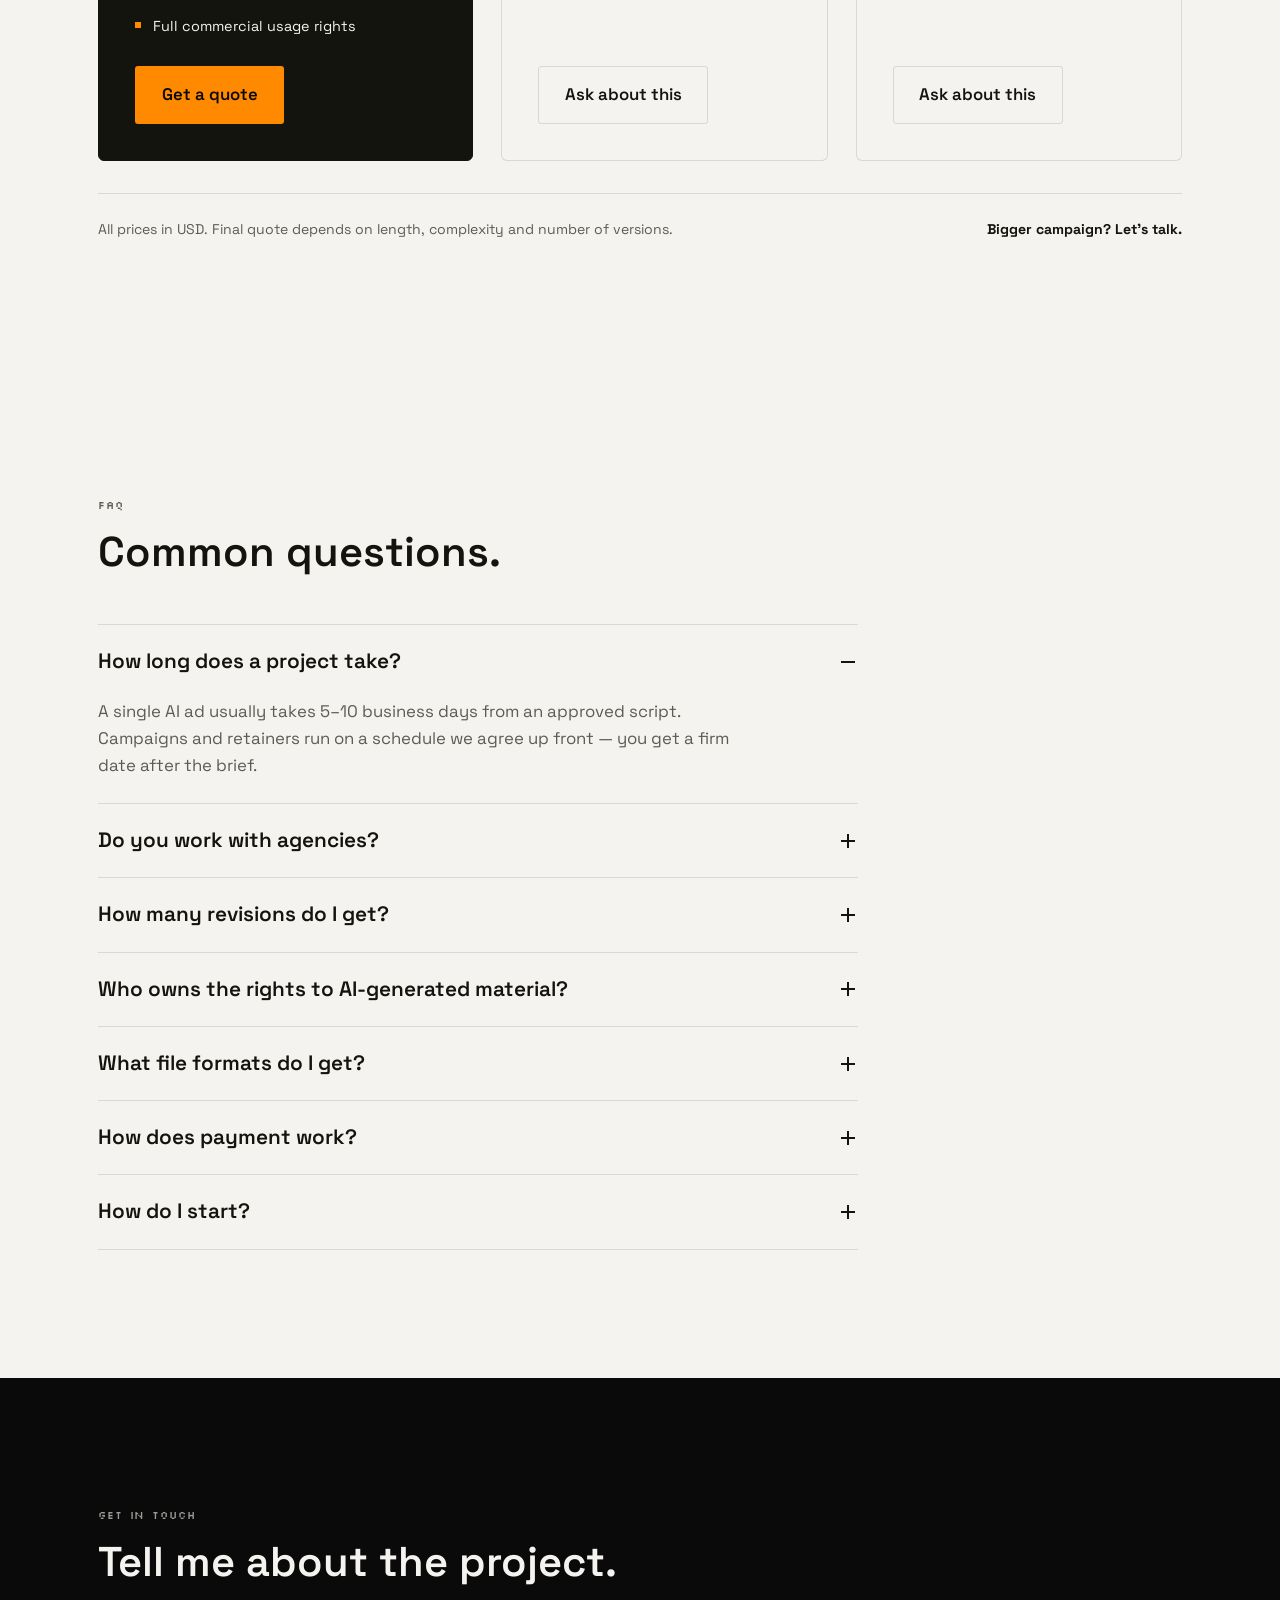
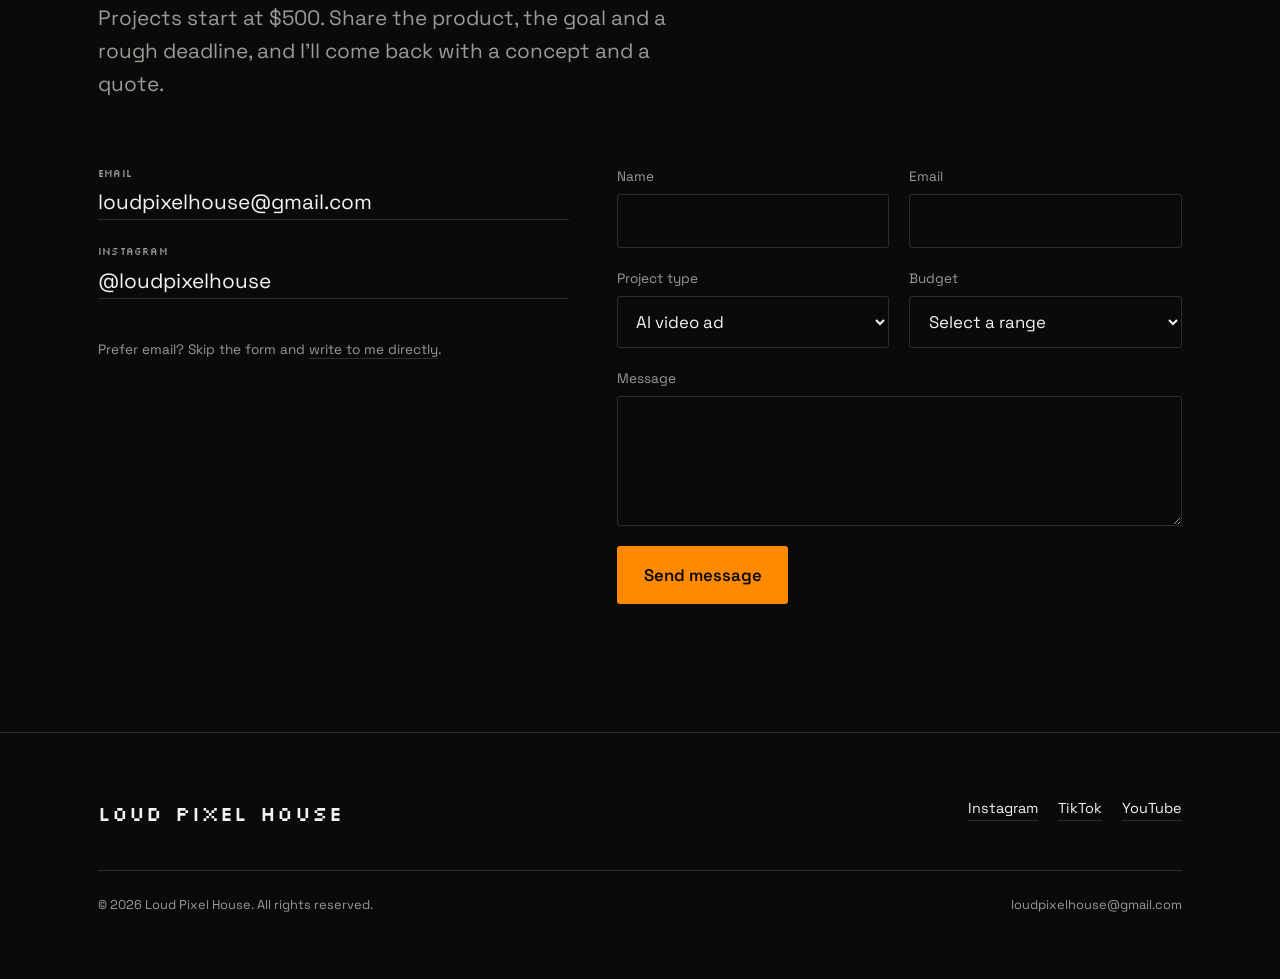
==== commit b9f480cd: "Reposition site for high-ticket international AI ad clients AI video ads lead the offer, prices star" ====
--- a/index.html
+++ b/index.html
@@ -3,8 +3,8 @@
 <head>
 <meta charset="UTF-8">
 <meta name="viewport" content="width=device-width, initial-scale=1.0">
-<title>Loud Pixel House — AI Video &amp; Short-Form Editing</title>
-<meta name="description" content="AI video ads and Reels/TikTok/Shorts editing, done properly. Loud Pixel House is a one-person studio producing polished AI video and short-form content for clients worldwide.">
+<title>Loud Pixel House — AI Video Ads for Brands &amp; Agencies</title>
+<meta name="description" content="AI video ads for brands and agencies worldwide — scripted, generated and hand-finished like a real production. AI reels and short-form retainers too. Projects from $500.">
 
 <link rel="canonical" href="https://loudpixelhouse.com/">
 <link rel="icon" href="favicon.ico" sizes="16x16 32x32 48x48">
@@ -17,7 +17,7 @@
 <meta property="og:url" content="https://loudpixelhouse.com/">
 <meta property="og:site_name" content="Loud Pixel House">
 <meta property="og:title" content="Loud Pixel House — AI Video, Done Properly. No Slop.">
-<meta property="og:description" content="AI video ads and Reels/TikTok/Shorts editing for clients worldwide.">
+<meta property="og:description" content="AI video ads for brands and agencies worldwide, hand-finished like a real production.">
 <meta property="og:image" content="https://loudpixelhouse.com/assets/og/og-image.png">
 <meta property="og:image:width" content="1200">
 <meta property="og:image:height" content="630">
@@ -25,7 +25,7 @@
 <!-- Twitter -->
 <meta name="twitter:card" content="summary_large_image">
 <meta name="twitter:title" content="Loud Pixel House — AI Video, Done Properly. No Slop.">
-<meta name="twitter:description" content="AI video ads and Reels/TikTok/Shorts editing for clients worldwide.">
+<meta name="twitter:description" content="AI video ads for brands and agencies worldwide, hand-finished like a real production.">
 <meta name="twitter:image" content="https://loudpixelhouse.com/assets/og/og-image.png">
 
 <link rel="preconnect" href="https://fonts.googleapis.com">
@@ -41,16 +41,17 @@
   "name": "Loud Pixel House",
   "url": "https://loudpixelhouse.com",
   "email": "loudpixelhouse@gmail.com",
-  "description": "AI video ads and Reels/TikTok/Shorts editing for clients worldwide.",
+  "description": "AI video ads for brands and agencies worldwide, plus AI reels and short-form editing retainers.",
+  "priceRange": "$500+",
   "areaServed": "Worldwide",
   "founder": { "@type": "Person", "name": "Mateusz" },
   "sameAs": [
     "https://instagram.com/loudpixelhouse"
   ],
   "makesOffer": [
-    { "@type": "Offer", "itemOffered": { "@type": "Service", "name": "AI Video Ads" } },
-    { "@type": "Offer", "itemOffered": { "@type": "Service", "name": "Reels & Short-Form Editing" } },
-    { "@type": "Offer", "itemOffered": { "@type": "Service", "name": "Content Extras: thumbnails, graphics, on-site filming" } }
+    { "@type": "Offer", "itemOffered": { "@type": "Service", "name": "AI Video Ads" }, "priceSpecification": { "@type": "PriceSpecification", "minPrice": 500, "priceCurrency": "USD" } },
+    { "@type": "Offer", "itemOffered": { "@type": "Service", "name": "AI Reels" } },
+    { "@type": "Offer", "itemOffered": { "@type": "Service", "name": "Short-Form Editing Retainer" } }
   ]
 }
 </script>
@@ -95,11 +96,12 @@
         <span class="glitch glitch--play" data-text="DONE PROPERLY.">DONE PROPERLY.</span>
         <span class="glitch glitch--play" data-text="NO SLOP.">NO SLOP.</span>
       </h1>
-      <p class="hero-sub">I cut Reels and short-form edits, and produce AI video ads that actually look like they cost something.</p>
+      <p class="hero-sub">AI video ads for brands and agencies worldwide. Scripted, generated and hand-finished, so they look like a real production, not a prompt.</p>
       <div class="hero-ctas">
         <a class="btn btn-primary" href="#work">See my work</a>
         <a class="btn btn-outline-on-dark" href="#contact">Get a quote</a>
       </div>
+      <p class="hero-note">Projects from $500</p>
     </div>
     <div class="hero-scroll-cue" aria-hidden="true">
       <span class="line"></span>
@@ -110,7 +112,7 @@
   <section id="services" class="on-light">
     <div class="container">
       <span class="section-kicker">What I do</span>
-      <h2 class="section-heading">Two things, done well — not ten things, done fine.</h2>
+      <h2 class="section-heading">Fewer services. Higher standard.</h2>
       <div class="services-grid" data-services-grid></div>
     </div>
   </section>
@@ -154,6 +156,7 @@
     <div class="container">
       <span class="section-kicker">Get in touch</span>
       <h2 class="section-heading">Tell me about the project.</h2>
+      <p class="section-lede">Projects start at $500. Share the product, the goal and a rough deadline, and I'll come back with a concept and a quote.</p>
       <div class="contact-grid">
         <div class="contact-info">
           <div class="contact-info-item">
@@ -185,16 +188,22 @@
             <div class="field">
               <label for="project-type">Project type</label>
               <select id="project-type" name="project_type">
-                <option value="ai-reel">AI Reel</option>
-                <option value="reel-editing">Reel / short-form editing</option>
                 <option value="ai-ad">AI video ad</option>
+                <option value="campaign">Ad campaign (several ads)</option>
+                <option value="ai-reels">AI reels</option>
                 <option value="retainer">Monthly retainer</option>
                 <option value="other">Something else</option>
               </select>
             </div>
             <div class="field">
-              <label for="budget">Budget (approx.)</label>
-              <input type="text" id="budget" name="budget" placeholder="e.g. $200–500">
+              <label for="budget">Budget</label>
+              <select id="budget" name="budget" required>
+                <option value="" disabled selected>Select a range</option>
+                <option value="500-1000">$500 – $1,000</option>
+                <option value="1000-3000">$1,000 – $3,000</option>
+                <option value="3000-10000">$3,000 – $10,000</option>
+                <option value="10000+">$10,000+</option>
+              </select>
             </div>
           </div>
           <div class="field">
--- a/css/styles.css
+++ b/css/styles.css
@@ -433,6 +433,14 @@
   flex-wrap: wrap;
 }
 
+.hero-note {
+  margin-top: 1.1rem;
+  font-family: var(--font-pixel);
+  font-size: 0.8rem;
+  letter-spacing: 0.06em;
+  color: var(--color-muted-on-dark);
+}
+
 .hero-scroll-cue {
   position: absolute;
   bottom: clamp(1.5rem, 4vh, 3rem);
@@ -632,15 +640,14 @@
   display: flex;
   flex-direction: column;
   background: var(--color-surface);
+  position: relative;
 }
 .price-card.is-featured {
   background: var(--color-fg-on-light);
   color: var(--color-surface);
   border-color: var(--color-fg-on-light);
-  position: relative;
-}
-.price-card.is-featured::before {
-  content: "MOST BOOKED";
+}
+.price-card .price-badge {
   position: absolute;
   top: 0;
   right: clamp(1.25rem, 3vw, 1.75rem);
@@ -803,6 +810,8 @@
 .field select:focus,
 .field textarea:focus { border-color: var(--color-orange); }
 .field textarea { min-height: 130px; resize: vertical; }
+.field select { color-scheme: dark; }
+.field select option { background: var(--color-bg); color: var(--color-fg-on-dark); }
 
 .form-status {
   margin-top: 1rem;
